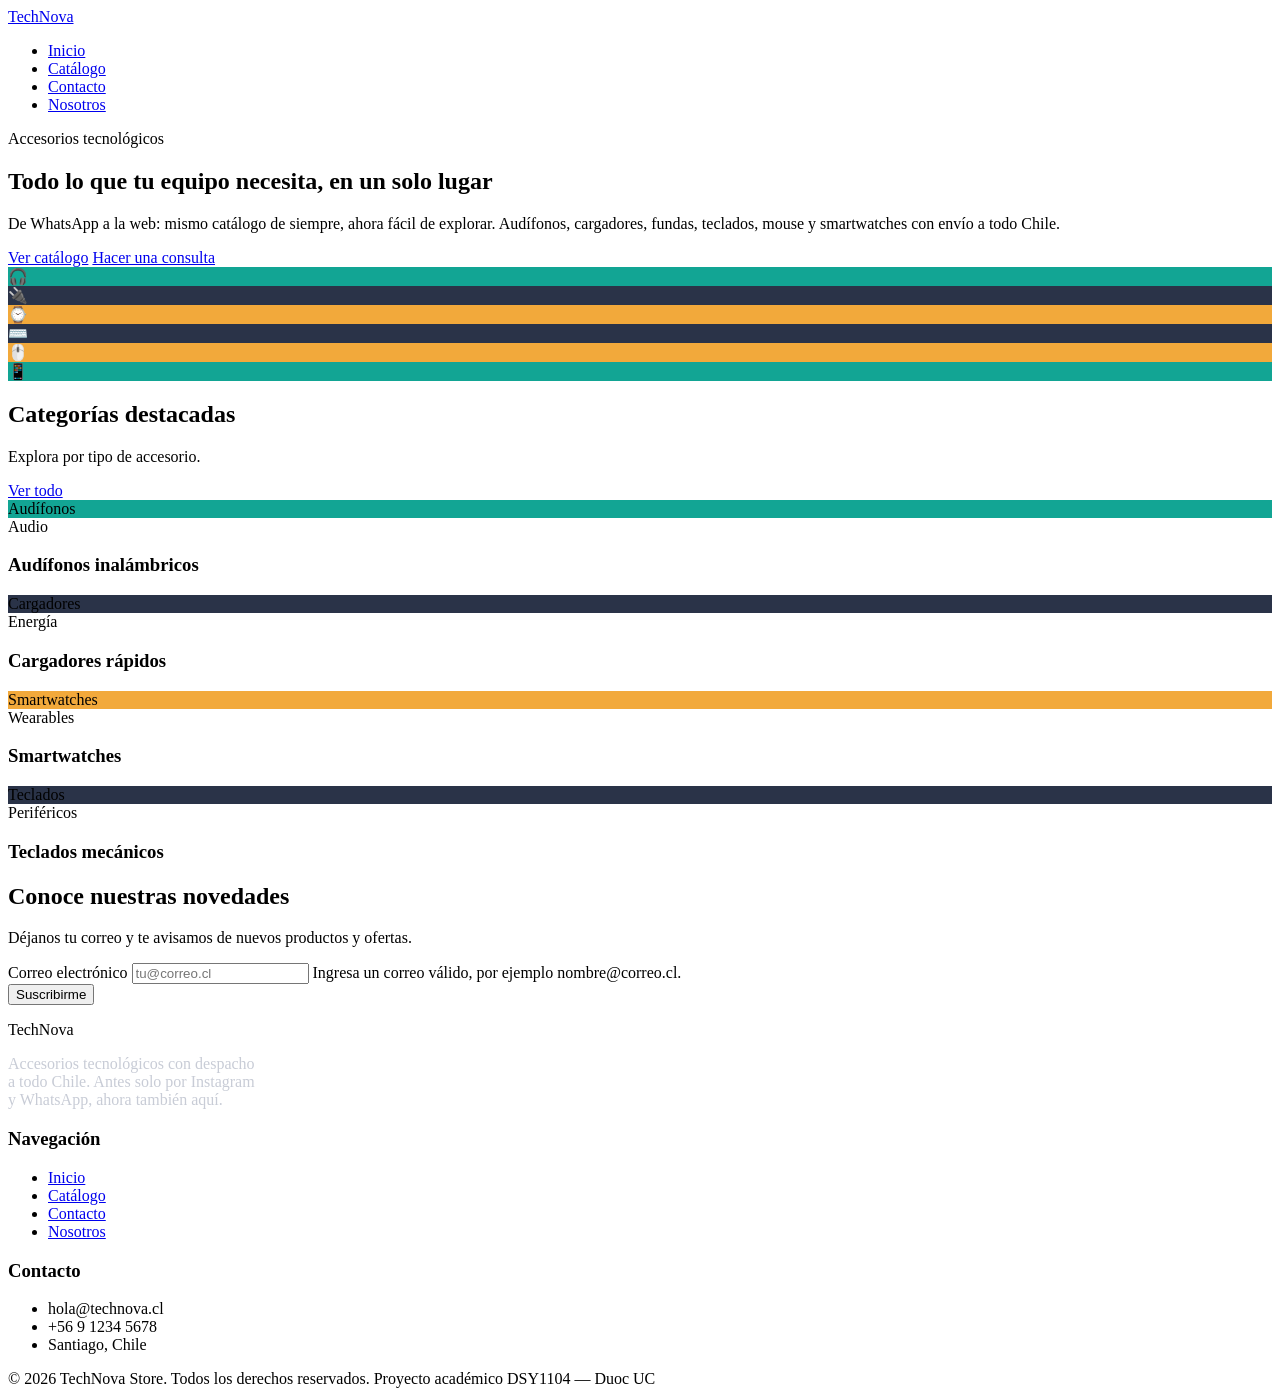
==== index.html @ 6b490e0d "Agrega estructura completa de index.html: header, hero, categorias, boletin y footer" ====
<!DOCTYPE html>
<html lang="es">
<head>
  <meta charset="UTF-8">
  <meta name="viewport" content="width=device-width, initial-scale=1.0">
  <title>TechNova Store — Accesorios tecnológicos</title>
  <meta name="description" content="TechNova Store: audífonos, cargadores, fundas, teclados, mouse y smartwatches.">
  <link rel="stylesheet" href="css/styles.css">
</head>
<body>
  <header class="site-header">
    <div class="container">
      <a href="index.html" class="logo">TechNova</a>
      <nav class="main-nav">
        <ul>
          <li><a href="index.html" aria-current="page">Inicio</a></li>
          <li><a href="catalogo.html">Catálogo</a></li>
          <li><a href="contacto.html">Contacto</a></li>
          <li><a href="nosotros.html">Nosotros</a></li>
        </ul>
      </nav>
    </div>
  </header>
    <main>
    <section class="hero">
      <div class="container">
        <div class="hero-copy">
          <p class="eyebrow">Accesorios tecnológicos</p>
          <h1>Todo lo que tu equipo necesita, en un solo lugar</h1>
          <p>De WhatsApp a la web: mismo catálogo de siempre, ahora fácil de explorar. Audífonos, cargadores, fundas, teclados, mouse y smartwatches con envío a todo Chile.</p>
          <a href="catalogo.html" class="btn btn-primary">Ver catálogo</a>
          <a href="contacto.html" class="btn btn-secondary">Hacer una consulta</a>
        </div>

        <div class="shelf-mock" aria-hidden="true">
          <div class="shelf-row">
            <div class="shelf-item" style="background:#12A594;">🎧</div>
            <div class="shelf-item" style="background:#2a3348;">🔌</div>
            <div class="shelf-item" style="background:#F2A93B;">⌚</div>
          </div>
          <div class="shelf-row">
            <div class="shelf-item" style="background:#2a3348;">⌨️</div>
            <div class="shelf-item" style="background:#F2A93B;">🖱️</div>
            <div class="shelf-item" style="background:#12A594;">📱</div>
          </div>
        </div>
      </div>
    </section>
        <section class="section section-alt">
      <div class="container">
        <div class="section-head">
          <div>
            <h2>Categorías destacadas</h2>
            <p>Explora por tipo de accesorio.</p>
          </div>
          <a href="catalogo.html" class="btn btn-secondary">Ver todo</a>
        </div>

        <div class="product-grid">
          <article class="product-card">
            <div class="product-thumb" style="background:#12A594;">Audífonos</div>
            <div class="product-body">
              <span class="product-cat">Audio</span>
              <h3>Audífonos inalámbricos</h3>
            </div>
          </article>

          <article class="product-card">
            <div class="product-thumb" style="background:#2a3348;">Cargadores</div>
            <div class="product-body">
              <span class="product-cat">Energía</span>
              <h3>Cargadores rápidos</h3>
            </div>
          </article>

          <article class="product-card">
            <div class="product-thumb" style="background:#F2A93B;">Smartwatches</div>
            <div class="product-body">
              <span class="product-cat">Wearables</span>
              <h3>Smartwatches</h3>
            </div>
          </article>

          <article class="product-card">
            <div class="product-thumb" style="background:#2a3348;">Teclados</div>
            <div class="product-body">
              <span class="product-cat">Periféricos</span>
              <h3>Teclados mecánicos</h3>
            </div>
          </article>
        </div>
      </div>
    </section>
        <section class="section">
      <div class="container">
        <div class="section-head">
          <div>
            <h2>Conoce nuestras novedades</h2>
            <p>Déjanos tu correo y te avisamos de nuevos productos y ofertas.</p>
          </div>
        </div>

        <form class="form-card" id="newsletter-form" novalidate>
          <div class="newsletter">
            <div class="field" id="newsletter-email-field">
              <label for="newsletter-email">Correo electrónico</label>
              <input type="email" id="newsletter-email" name="newsletter-email" autocomplete="email" placeholder="tu@correo.cl">
              <span class="error-msg" id="newsletter-email-error">Ingresa un correo válido, por ejemplo nombre@correo.cl.</span>
            </div>
            <button type="submit" class="btn btn-primary">Suscribirme</button>
          </div>
          <p class="form-status" id="newsletter-status" role="status"></p>
        </form>
      </div>
    </section>
    </main>
      <footer class="site-footer">
    <div class="container">
      <div class="footer-grid">
        <div>
          <p class="logo" style="margin-bottom:8px;">TechNova</p>
          <p style="color:#c8ccd6; max-width: 32ch;">Accesorios tecnológicos con despacho a todo Chile. Antes solo por Instagram y WhatsApp, ahora también aquí.</p>
        </div>
        <div>
          <h3>Navegación</h3>
          <ul>
            <li><a href="index.html">Inicio</a></li>
            <li><a href="catalogo.html">Catálogo</a></li>
            <li><a href="contacto.html">Contacto</a></li>
            <li><a href="nosotros.html">Nosotros</a></li>
          </ul>
        </div>
        <div>
          <h3>Contacto</h3>
          <ul>
            <li>hola@technova.cl</li>
            <li>+56 9 1234 5678</li>
            <li>Santiago, Chile</li>
          </ul>
        </div>
      </div>
      <div class="footer-bottom">
        <span>© 2026 TechNova Store. Todos los derechos reservados.</span>
        <span>Proyecto académico DSY1104 — Duoc UC</span>
      </div>
    </div>
  </footer>

  <script src="js/scripts.js"></script>
</body>
</html>
</body>
</html>
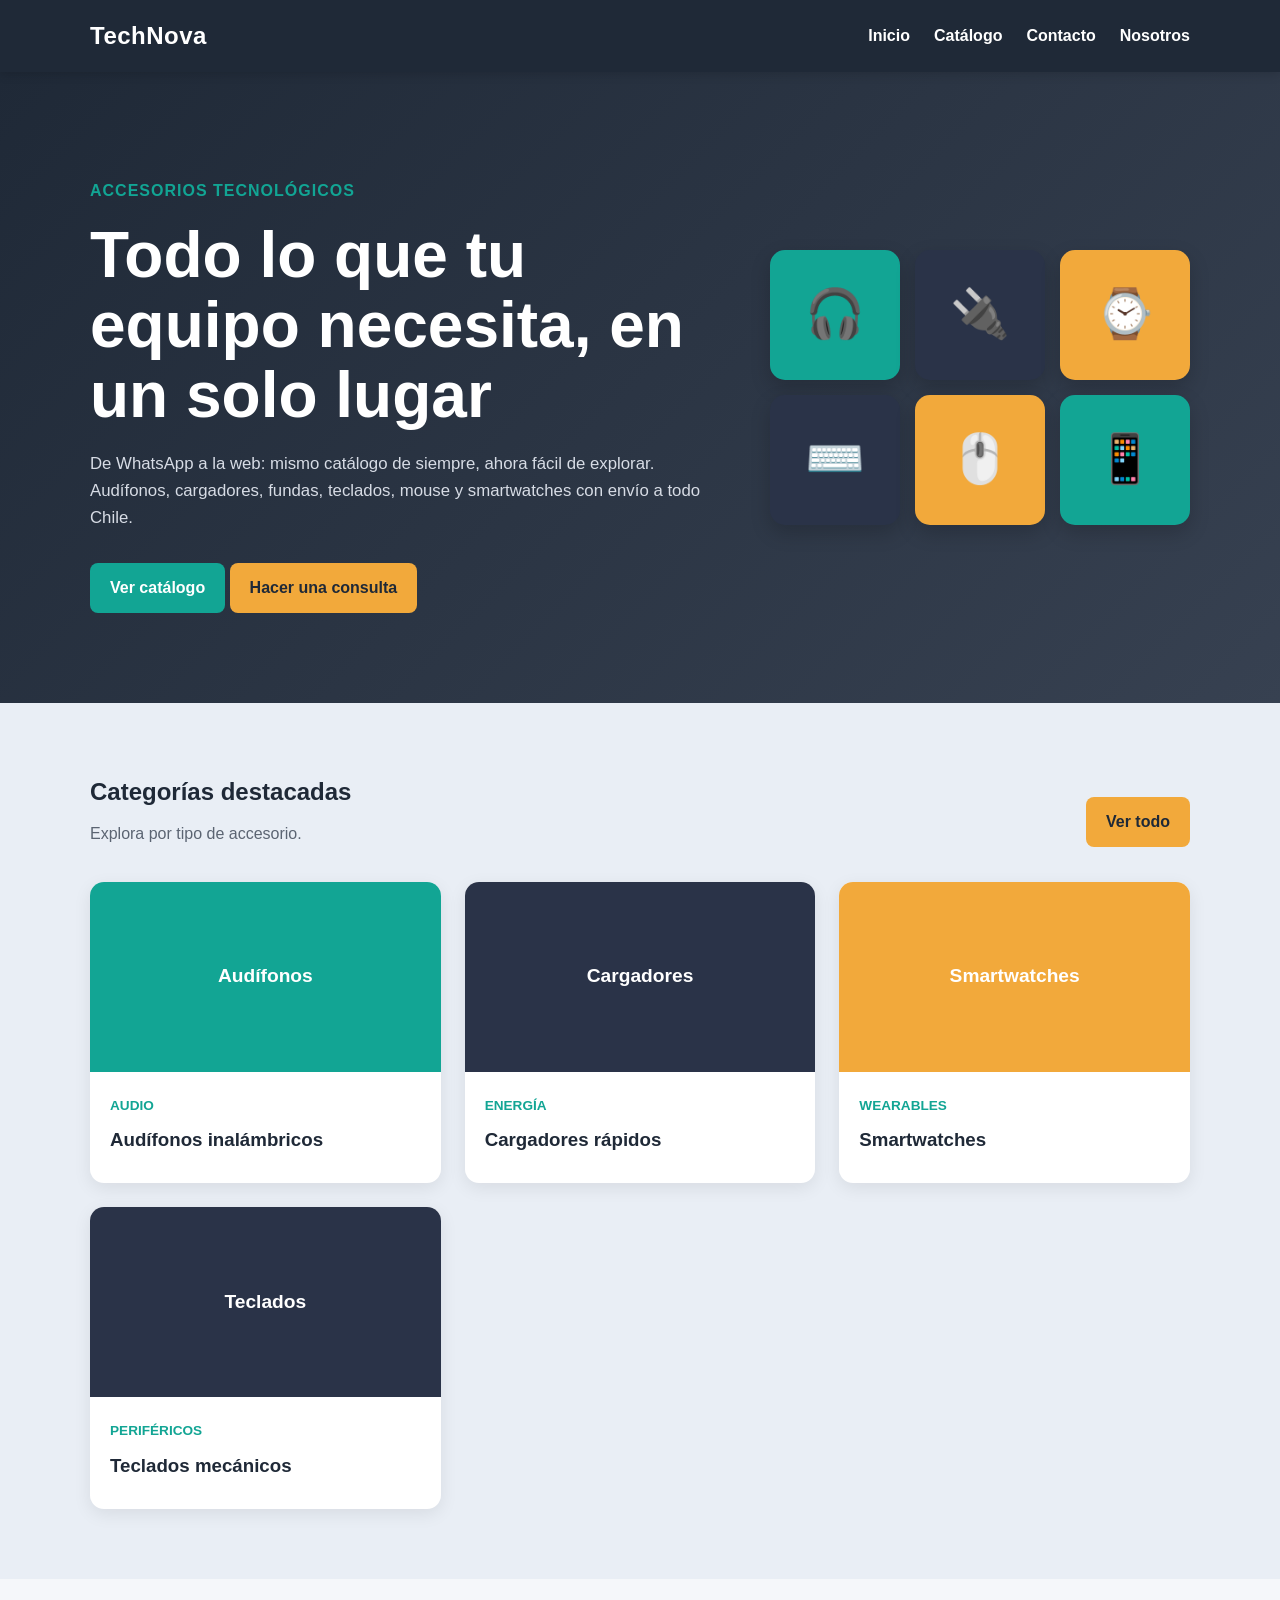
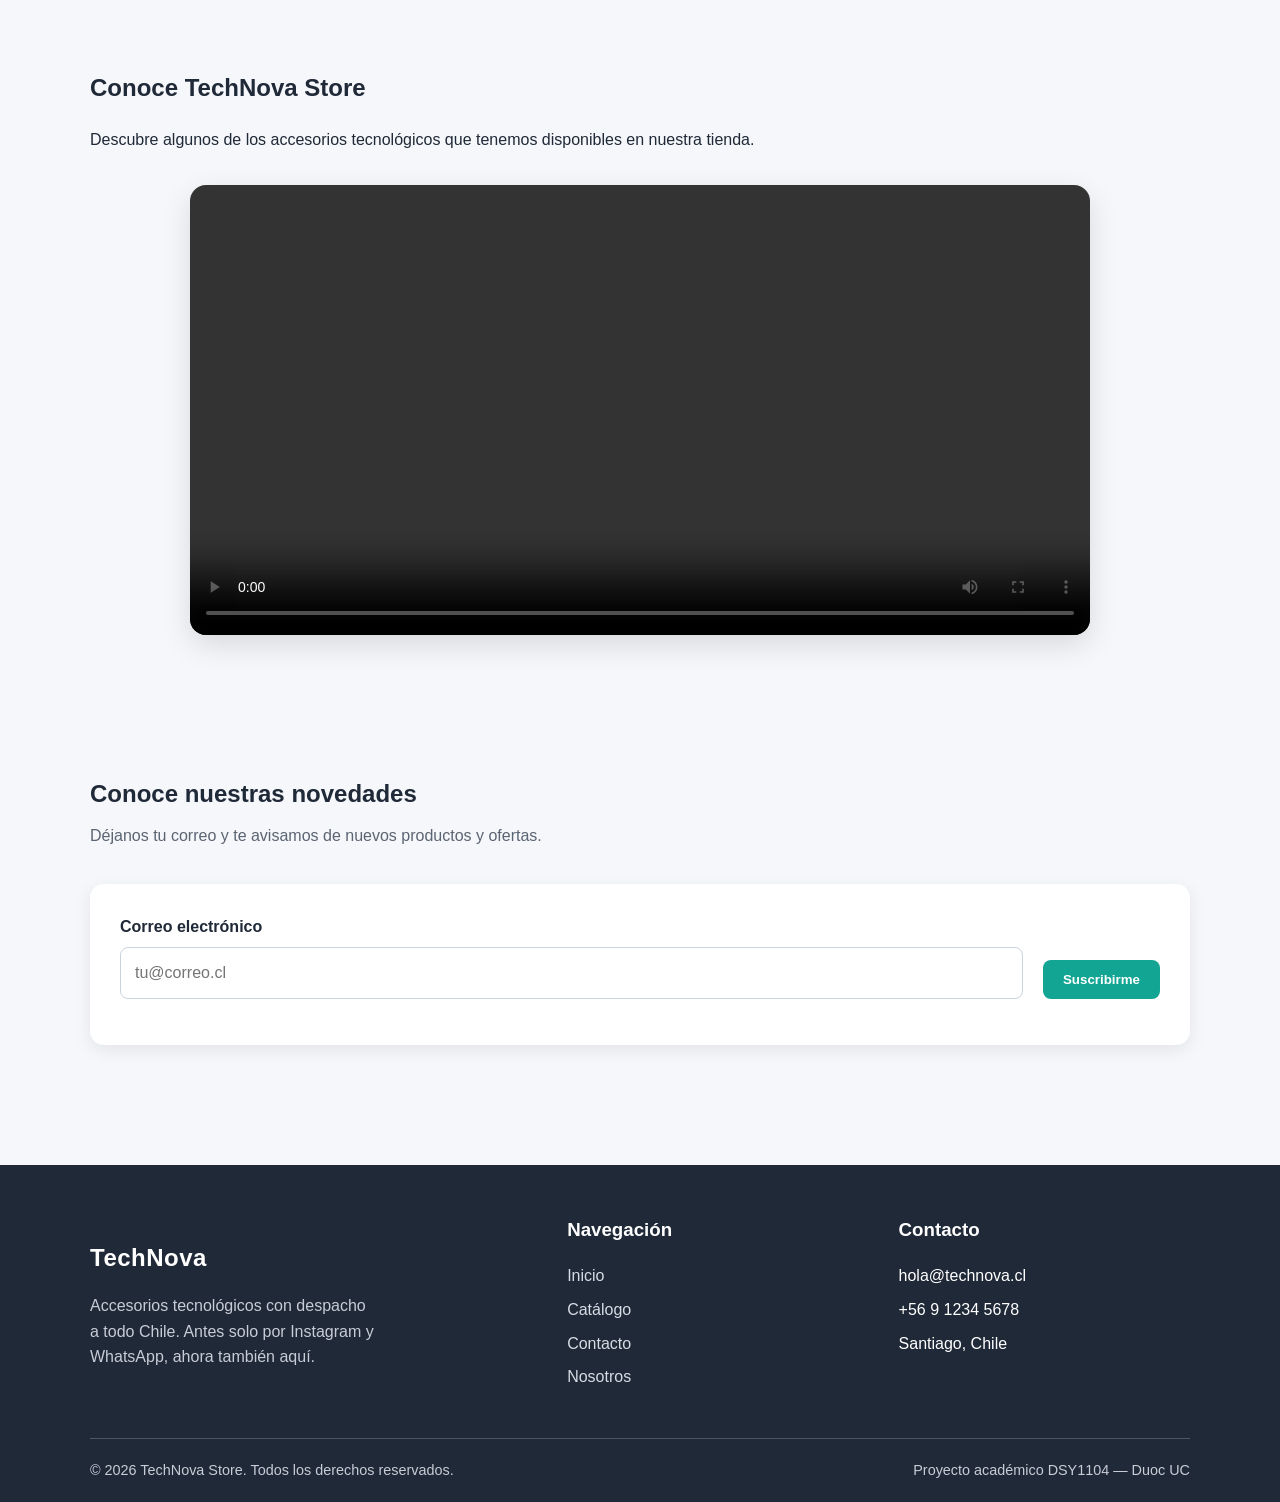
==== commit c743f913: "feat: agrega video de presentacion" ====
--- a/index.html
+++ b/index.html
@@ -91,7 +91,26 @@
         </div>
       </div>
     </section>
-        <section class="section">
+    <section class="section">
+    <div class="container">
+
+        <h2>Conoce TechNova Store</h2>
+
+        <p>
+            Descubre algunos de los accesorios tecnológicos
+            que tenemos disponibles en nuestra tienda.
+        </p>
+
+        <div class="video-container">
+            <video controls>
+                <source src="video/technova.mp4" type="video/mp4">
+                Tu navegador no soporta la reproducción de video.
+            </video>
+        </div>
+
+    </div>
+    </section>
+    <section class="section">
       <div class="container">
         <div class="section-head">
           <div>
@@ -149,5 +168,3 @@
   <script src="js/scripts.js"></script>
 </body>
 </html>
-</body>
-</html>
--- a/css/styles.css
+++ b/css/styles.css
@@ -0,0 +1,503 @@
+/* ================================
+   CONFIGURACIÓN GENERAL
+================================ */
+
+* {
+  box-sizing: border-box;
+}
+
+html {
+  scroll-behavior: smooth;
+}
+
+body {
+  margin: 0;
+  font-family: Arial, Helvetica, sans-serif;
+  background: #f5f7fa;
+  color: #1f2937;
+  line-height: 1.6;
+}
+
+img {
+  max-width: 100%;
+  display: block;
+}
+
+a {
+  color: inherit;
+}
+
+.container {
+  width: min(1100px, 92%);
+  margin: 0 auto;
+}
+
+
+/* ================================
+   ENCABEZADO Y NAVEGACIÓN
+================================ */
+
+.site-header {
+  background: #1f2937;
+  color: white;
+  position: sticky;
+  top: 0;
+  z-index: 1000;
+  box-shadow: 0 2px 10px rgba(0, 0, 0, 0.15);
+}
+
+.site-header .container {
+  min-height: 72px;
+  display: flex;
+  align-items: center;
+  justify-content: space-between;
+  gap: 30px;
+}
+
+.logo {
+  color: white;
+  text-decoration: none;
+  font-size: 1.5rem;
+  font-weight: 800;
+  letter-spacing: 0.5px;
+}
+
+.main-nav ul {
+  list-style: none;
+  display: flex;
+  gap: 24px;
+  margin: 0;
+  padding: 0;
+}
+
+.main-nav a {
+  color: white;
+  text-decoration: none;
+  font-weight: 600;
+  transition: opacity 0.2s ease;
+}
+
+.main-nav a:hover,
+.main-nav a:focus {
+  opacity: 0.75;
+}
+
+
+/* ================================
+   SECCIONES
+================================ */
+
+.section {
+  padding: 70px 0;
+}
+
+.section-alt {
+  background: #e9eef5;
+}
+
+.section-head {
+  display: flex;
+  justify-content: space-between;
+  align-items: end;
+  gap: 30px;
+  margin-bottom: 35px;
+}
+
+.section-head h1,
+.section-head h2 {
+  margin-top: 0;
+  margin-bottom: 10px;
+}
+
+.section-head p {
+  margin: 0;
+  color: #5b6472;
+}
+
+
+/* ================================
+   HERO
+================================ */
+
+.hero {
+  background: linear-gradient(135deg, #1f2937, #374151);
+  color: white;
+  padding: 90px 0;
+}
+
+.hero .container {
+  display: grid;
+  grid-template-columns: 1.2fr 0.8fr;
+  align-items: center;
+  gap: 50px;
+}
+
+.hero-copy {
+  max-width: 650px;
+}
+
+.eyebrow {
+  color: #12a594;
+  font-weight: 800;
+  text-transform: uppercase;
+  letter-spacing: 1px;
+}
+
+.hero h1 {
+  font-size: clamp(2.2rem, 5vw, 4rem);
+  line-height: 1.1;
+  margin: 15px 0 20px;
+}
+
+.hero p:not(.eyebrow) {
+  color: #d7dce5;
+  font-size: 1.05rem;
+}
+
+
+/* ================================
+   BOTONES
+================================ */
+
+.btn {
+  display: inline-block;
+  border: none;
+  border-radius: 8px;
+  padding: 12px 20px;
+  margin-top: 15px;
+  font-weight: 700;
+  text-decoration: none;
+  cursor: pointer;
+  transition: transform 0.2s ease, opacity 0.2s ease;
+}
+
+.btn:hover {
+  transform: translateY(-2px);
+}
+
+.btn-primary {
+  background: #12a594;
+  color: white;
+}
+
+.btn-secondary {
+  background: #f2a93b;
+  color: #1f2937;
+}
+
+
+/* ================================
+   HERO - PRODUCTOS DE EJEMPLO
+================================ */
+
+.shelf-mock {
+  display: grid;
+  gap: 15px;
+}
+
+.shelf-row {
+  display: grid;
+  grid-template-columns: repeat(3, 1fr);
+  gap: 15px;
+}
+
+.shelf-item {
+  min-height: 130px;
+  display: grid;
+  place-items: center;
+  border-radius: 15px;
+  color: white;
+  font-size: 3rem;
+  box-shadow: 0 8px 20px rgba(0, 0, 0, 0.18);
+}
+
+
+/* ================================
+   PRODUCTOS
+================================ */
+
+.product-grid {
+  display: grid;
+  grid-template-columns: repeat(3, 1fr);
+  gap: 24px;
+}
+
+.product-card {
+  display: block;
+  background: white;
+  border-radius: 14px;
+  overflow: hidden;
+  text-decoration: none;
+  color: inherit;
+  box-shadow: 0 5px 18px rgba(0, 0, 0, 0.08);
+  transition: transform 0.2s ease, box-shadow 0.2s ease;
+}
+
+.product-card:hover {
+  transform: translateY(-5px);
+  box-shadow: 0 10px 25px rgba(0, 0, 0, 0.14);
+}
+
+.product-thumb {
+  min-height: 190px;
+  display: grid;
+  place-items: center;
+  padding: 20px;
+  color: white;
+  font-weight: 700;
+  font-size: 1.2rem;
+}
+
+.product-body {
+  padding: 20px;
+}
+
+.product-cat {
+  color: #12a594;
+  font-size: 0.85rem;
+  font-weight: 800;
+  text-transform: uppercase;
+}
+
+.product-body h3 {
+  margin: 8px 0;
+}
+
+.product-price {
+  font-weight: 800;
+  font-size: 1.2rem;
+}
+
+
+/* ================================
+   DETALLE DEL PRODUCTO
+================================ */
+
+.product-detail {
+  display: grid;
+  grid-template-columns: 1fr 1fr;
+  gap: 50px;
+  align-items: start;
+}
+
+.product-detail .product-thumb {
+  min-height: 420px;
+  border-radius: 15px;
+  font-size: 4rem;
+}
+
+.spec-list {
+  list-style: none;
+  padding: 0;
+  margin: 30px 0;
+  border-top: 1px solid #d8dee8;
+}
+
+.spec-list li {
+  display: flex;
+  justify-content: space-between;
+  gap: 20px;
+  padding: 14px 0;
+  border-bottom: 1px solid #d8dee8;
+}
+
+
+/* ================================
+   FORMULARIOS
+================================ */
+
+.form-card {
+  background: white;
+  border-radius: 14px;
+  padding: 30px;
+  box-shadow: 0 5px 18px rgba(0, 0, 0, 0.08);
+}
+
+.newsletter {
+  display: flex;
+  align-items: end;
+  gap: 20px;
+}
+
+.field {
+  flex: 1;
+}
+
+.field label {
+  display: block;
+  font-weight: 700;
+  margin-bottom: 8px;
+}
+
+.field input,
+.field textarea,
+.field select {
+  width: 100%;
+  padding: 12px 14px;
+  border: 1px solid #cbd3df;
+  border-radius: 8px;
+  font: inherit;
+  background: white;
+}
+
+.field input:focus,
+.field textarea:focus,
+.field select:focus {
+  outline: 3px solid rgba(18, 165, 148, 0.2);
+  border-color: #12a594;
+}
+
+.error-msg {
+  display: none;
+  color: #c62828;
+  font-size: 0.9rem;
+  margin-top: 6px;
+}
+
+.form-status {
+  margin-bottom: 0;
+  font-weight: 700;
+}
+
+
+/* ================================
+   FOOTER
+================================ */
+
+.site-footer {
+  background: #1f2937;
+  color: white;
+  padding: 50px 0 20px;
+  margin-top: 50px;
+}
+
+.footer-grid {
+  display: grid;
+  grid-template-columns: 1.5fr 1fr 1fr;
+  gap: 40px;
+}
+
+.footer-grid h3 {
+  margin-top: 0;
+}
+
+.footer-grid ul {
+  list-style: none;
+  padding: 0;
+  margin: 0;
+}
+
+.footer-grid li {
+  margin-bottom: 8px;
+}
+
+.footer-grid a {
+  color: #d7dce5;
+  text-decoration: none;
+}
+
+.footer-grid a:hover {
+  text-decoration: underline;
+}
+
+.footer-bottom {
+  display: flex;
+  justify-content: space-between;
+  gap: 20px;
+  margin-top: 40px;
+  padding-top: 20px;
+  border-top: 1px solid #4b5563;
+  color: #c8ccd6;
+  font-size: 0.9rem;
+}
+
+
+/* ================================
+   CONTACTO
+================================ */
+
+#contactForm {
+  max-width: 750px;
+}
+
+#contactForm > div {
+  margin-bottom: 20px;
+}
+
+#contactForm button {
+  margin-top: 5px;
+}
+
+
+/* ================================
+   RESPONSIVE
+================================ */
+
+@media (max-width: 800px) {
+
+  .site-header .container {
+    flex-direction: column;
+    justify-content: center;
+    padding: 18px 0;
+  }
+
+  .main-nav ul {
+    flex-wrap: wrap;
+    justify-content: center;
+    gap: 12px 18px;
+  }
+
+  .hero .container {
+    grid-template-columns: 1fr;
+  }
+
+  .product-grid {
+    grid-template-columns: repeat(2, 1fr);
+  }
+
+  .product-detail {
+    grid-template-columns: 1fr;
+  }
+
+  .newsletter {
+    flex-direction: column;
+    align-items: stretch;
+  }
+
+  .footer-grid {
+    grid-template-columns: 1fr;
+  }
+
+  .footer-bottom {
+    flex-direction: column;
+  }
+}
+
+@media (max-width: 520px) {
+
+  .product-grid {
+    grid-template-columns: 1fr;
+  }
+
+  .section {
+    padding: 50px 0;
+  }
+
+  .hero {
+    padding: 60px 0;
+  }
+}
+
+/* Video de presentación */
+.video-container {
+    max-width: 900px;
+    margin: 2rem auto 0;
+    border-radius: 16px;
+    overflow: hidden;
+    box-shadow: 0 10px 30px rgba(0, 0, 0, 0.12);
+}
+
+.video-container video {
+    width: 100%;
+    display: block;
+}
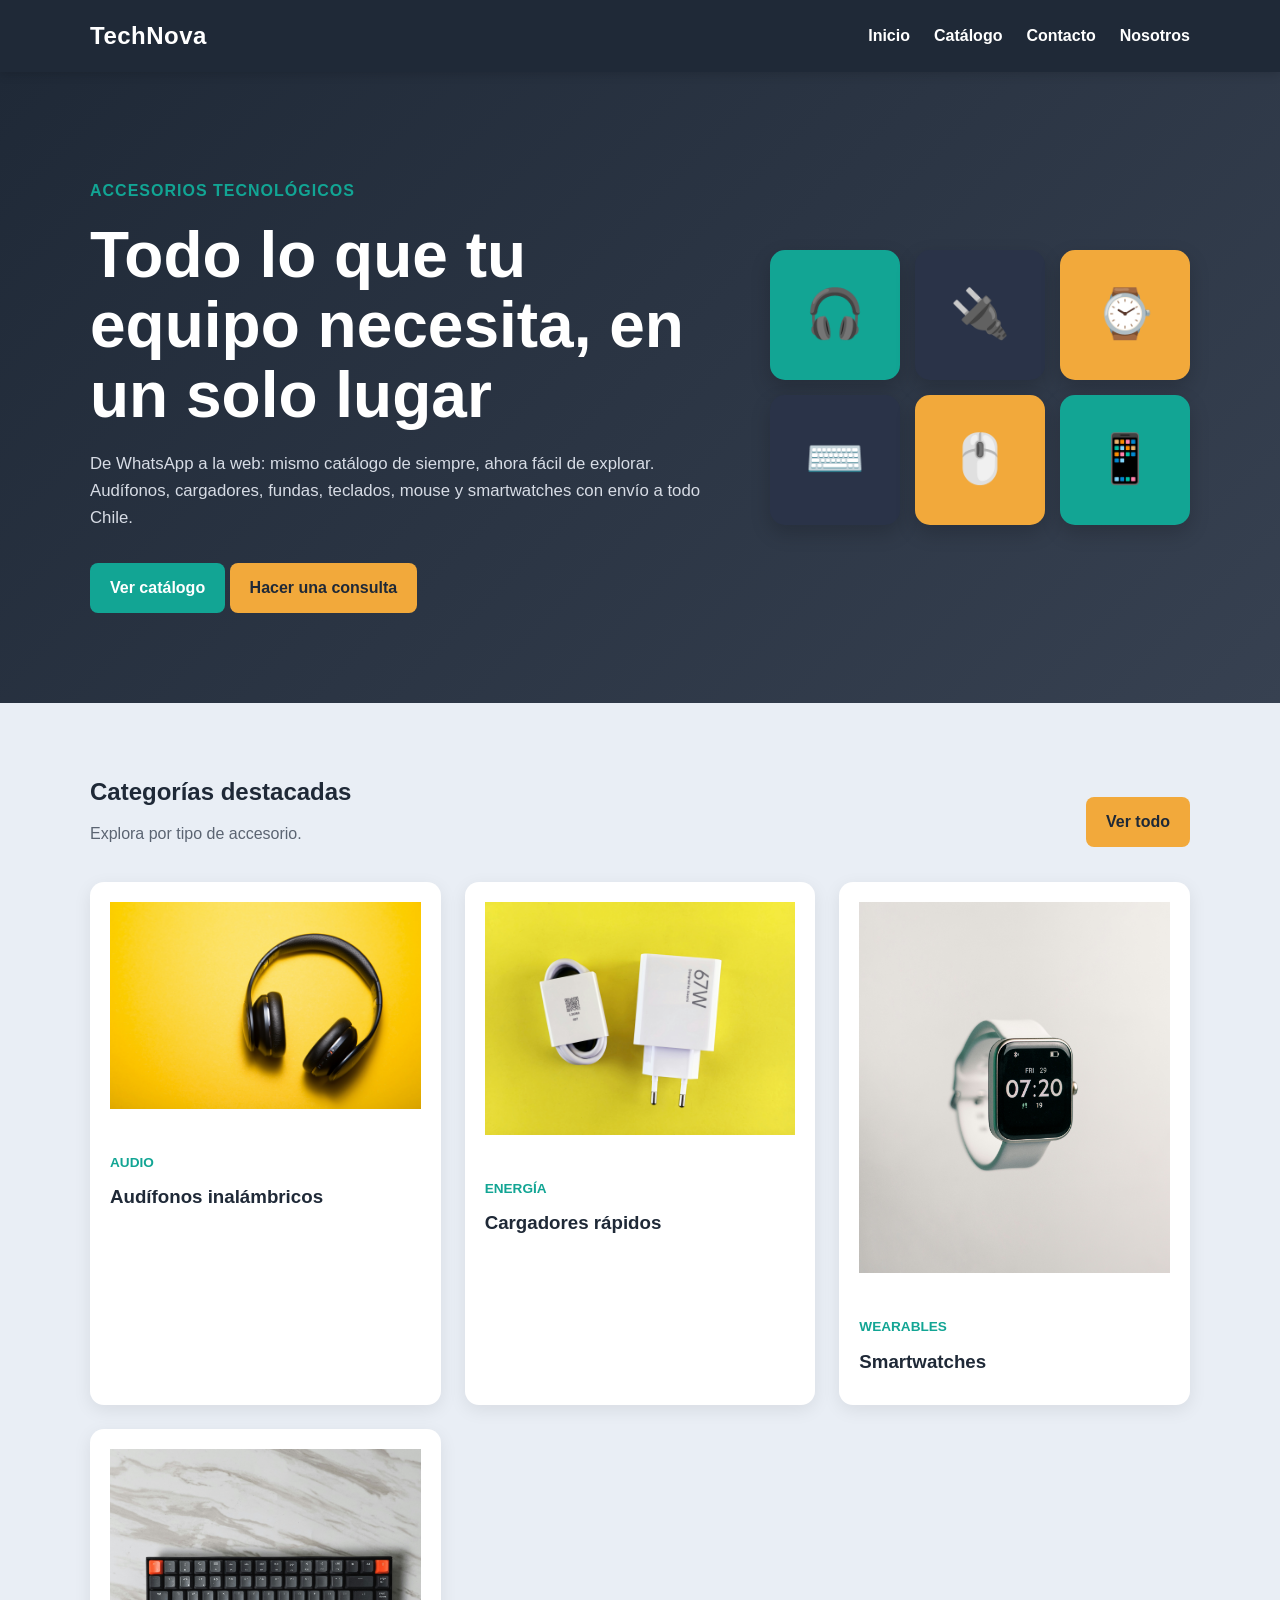
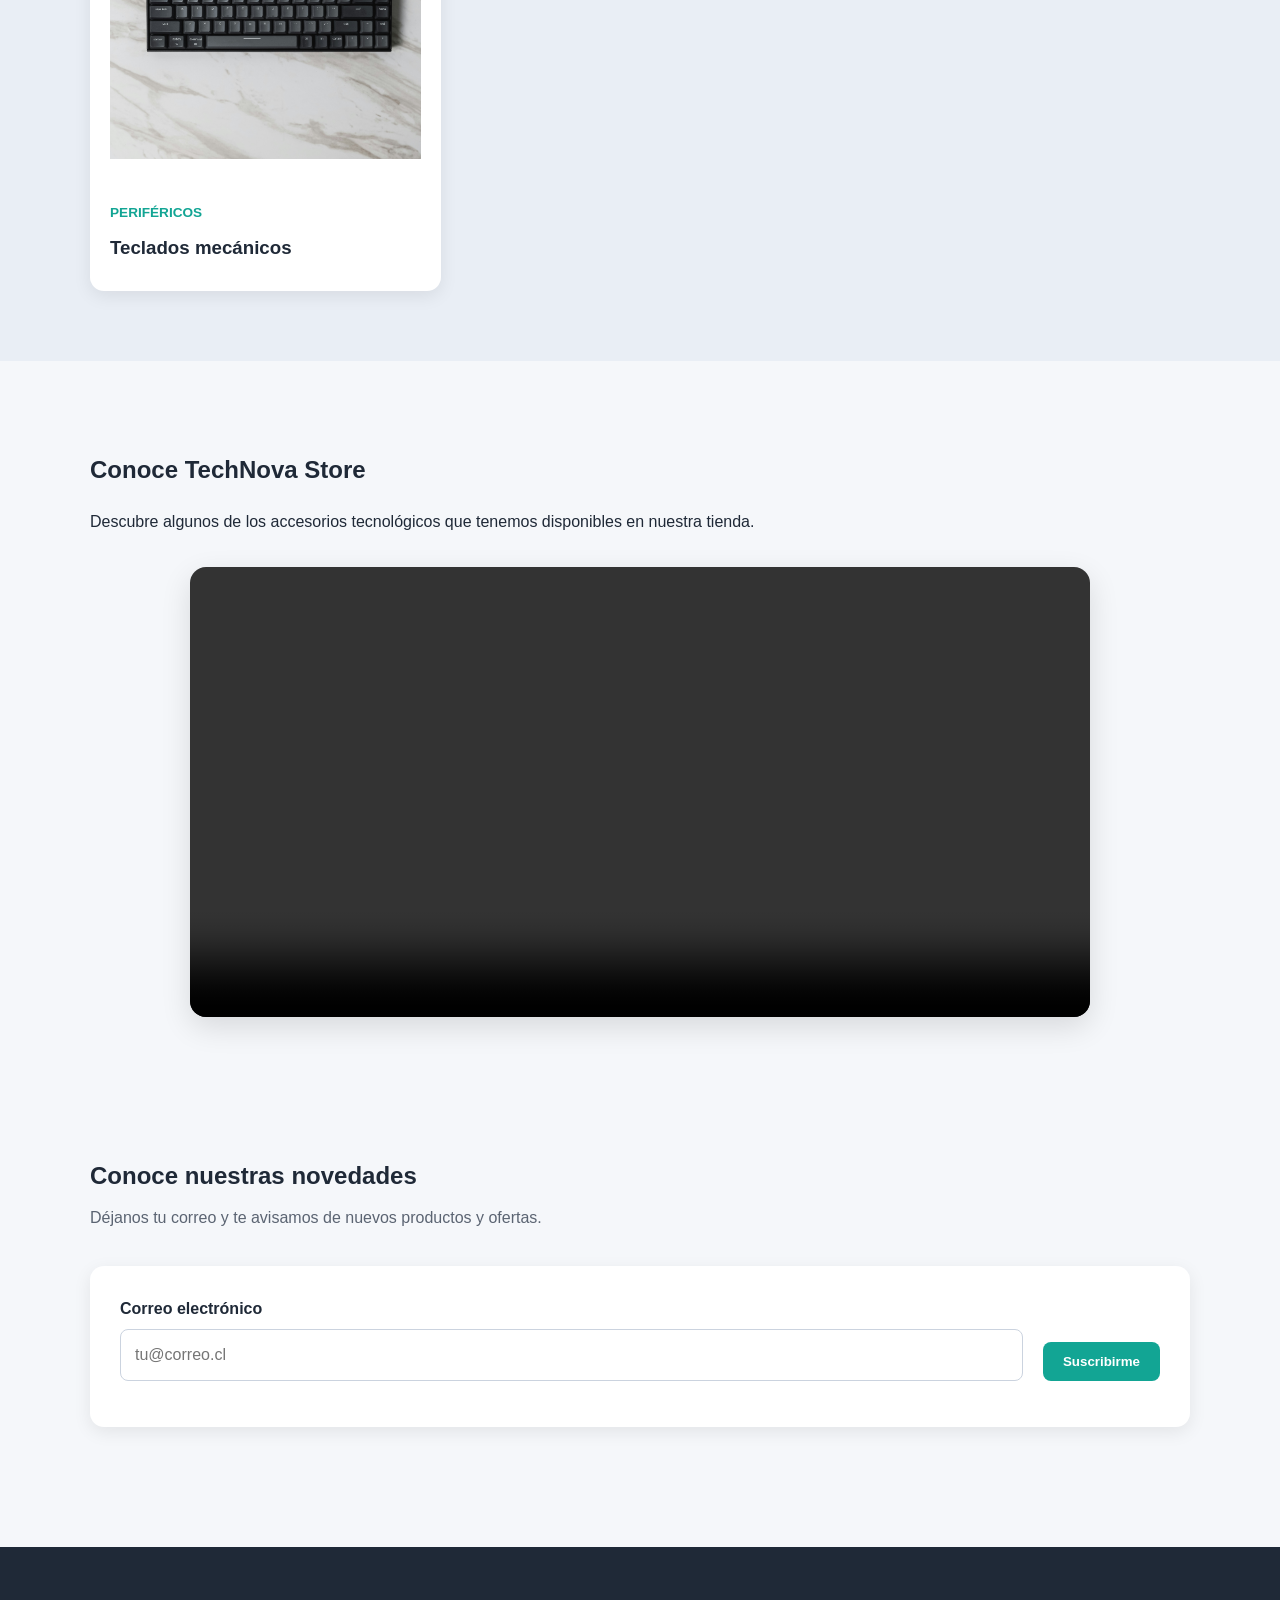
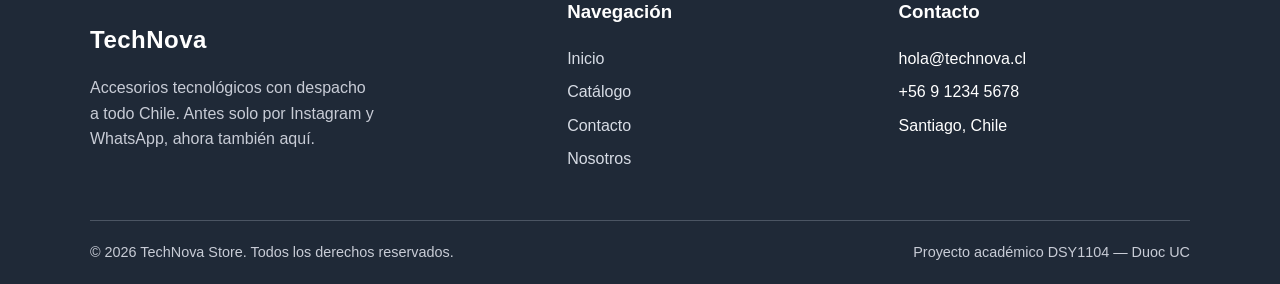
==== commit abb47b65: "feat: agrega imagenes a categorias destacadas" ====
--- a/index.html
+++ b/index.html
@@ -57,37 +57,68 @@
         </div>
 
         <div class="product-grid">
-          <article class="product-card">
-            <div class="product-thumb" style="background:#12A594;">Audífonos</div>
-            <div class="product-body">
-              <span class="product-cat">Audio</span>
-              <h3>Audífonos inalámbricos</h3>
-            </div>
-          </article>
-
-          <article class="product-card">
-            <div class="product-thumb" style="background:#2a3348;">Cargadores</div>
-            <div class="product-body">
-              <span class="product-cat">Energía</span>
-              <h3>Cargadores rápidos</h3>
-            </div>
-          </article>
-
-          <article class="product-card">
-            <div class="product-thumb" style="background:#F2A93B;">Smartwatches</div>
-            <div class="product-body">
-              <span class="product-cat">Wearables</span>
-              <h3>Smartwatches</h3>
-            </div>
-          </article>
-
-          <article class="product-card">
-            <div class="product-thumb" style="background:#2a3348;">Teclados</div>
-            <div class="product-body">
-              <span class="product-cat">Periféricos</span>
-              <h3>Teclados mecánicos</h3>
-            </div>
-          </article>
+        <article class="product-card">
+
+        <div class="product-thumb">
+            <img 
+                src="img/audifonos.jpg" 
+                alt="Audífonos inalámbricos">
+        </div>
+
+        <div class="product-body">
+        <span class="product-cat">Audio</span>
+        <h3>Audífonos inalámbricos</h3>
+        </div>
+
+    </article>
+
+
+    <article class="product-card">
+
+        <div class="product-thumb">
+            <img 
+                src="img/cargador.jpg" 
+                alt="Cargadores rápidos">
+        </div>
+
+    <div class="product-body">
+        <span class="product-cat">Energía</span>
+        <h3>Cargadores rápidos</h3>
+    </div>
+
+    </article>
+
+
+    <article class="product-card">
+
+        <div class="product-thumb">
+            <img 
+                src="img/smartwatch.jpg" 
+                alt="Smartwatches">
+        </div>
+
+        <div class="product-body">
+            <span class="product-cat">Wearables</span>
+            <h3>Smartwatches</h3>
+        </div>
+
+    </article>
+
+
+    <article class="product-card">
+
+        <div class="product-thumb">
+            <img 
+                src="img/teclado.jpg" 
+                alt="Teclados mecánicos">
+        </div>
+
+        <div class="product-body">
+            <span class="product-cat">Periféricos</span>
+            <h3>Teclados mecánicos</h3>
+        </div>
+
+    </article>
         </div>
       </div>
     </section>
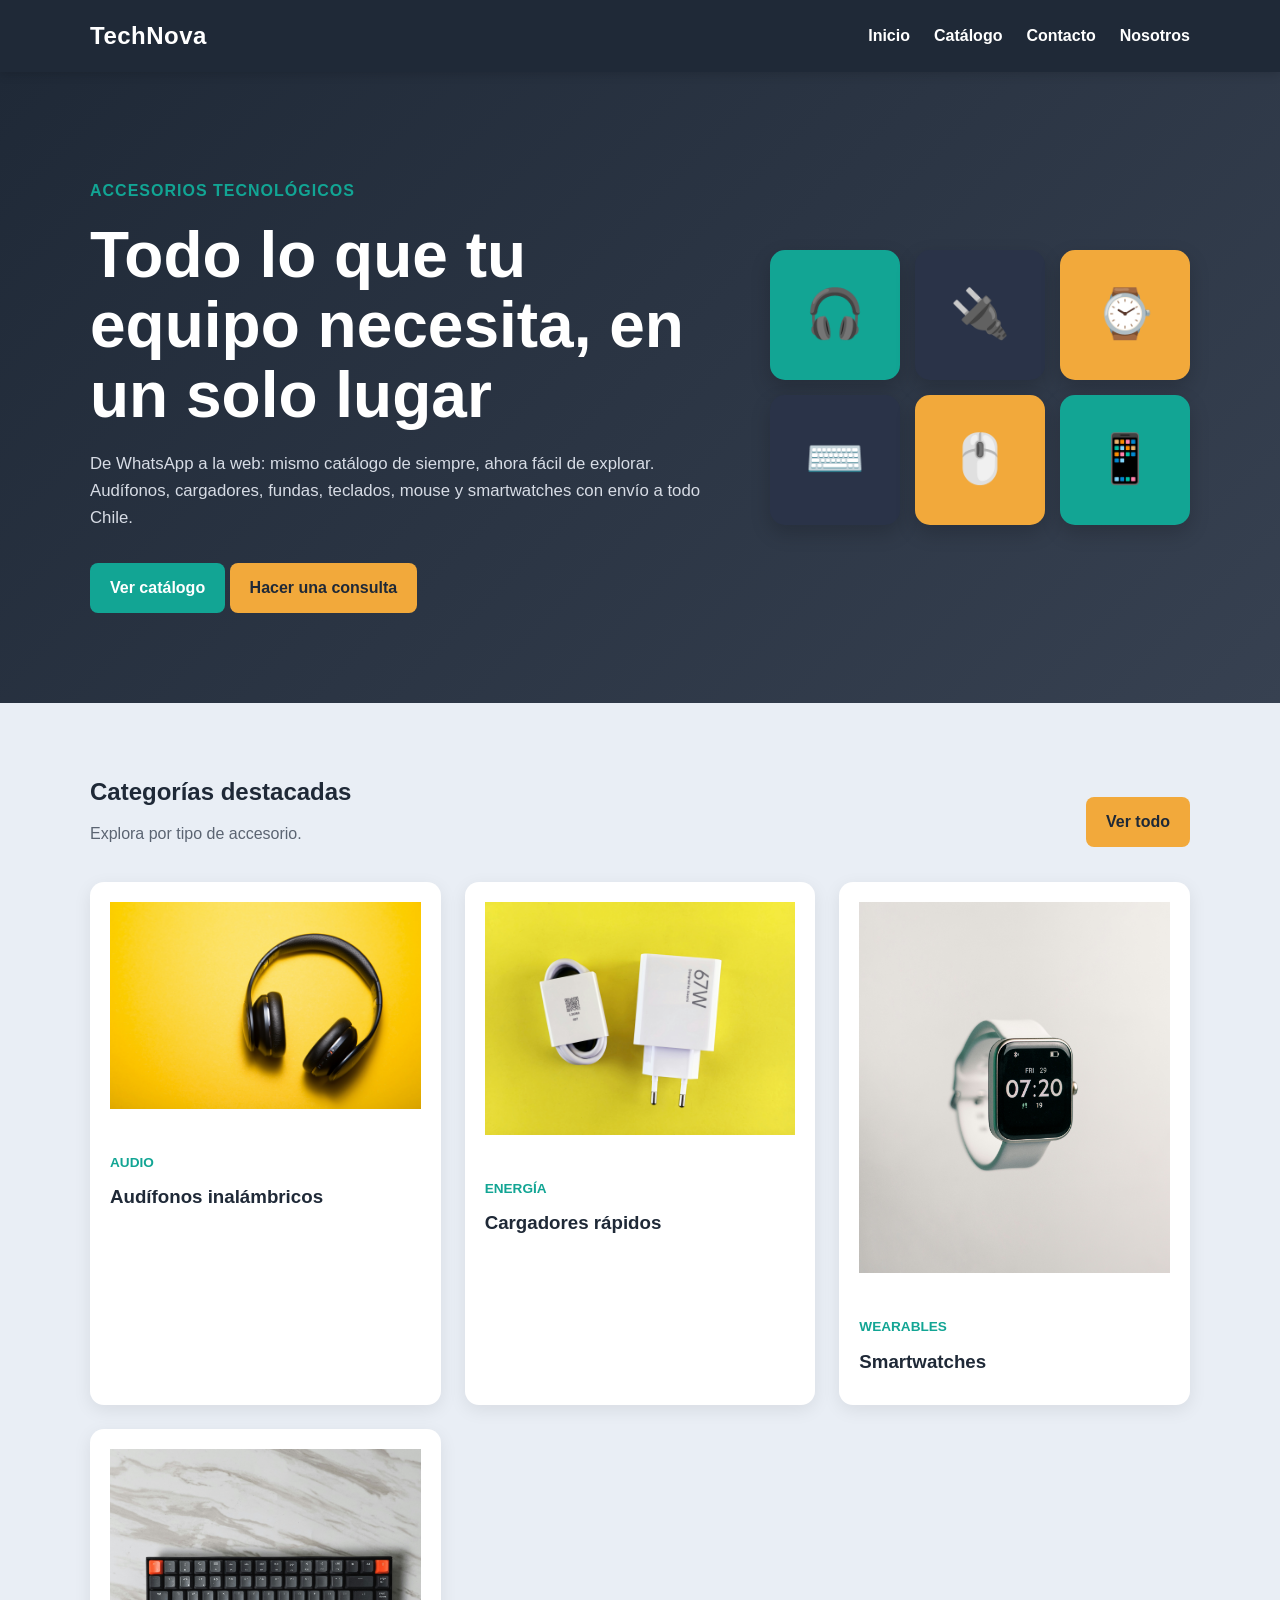
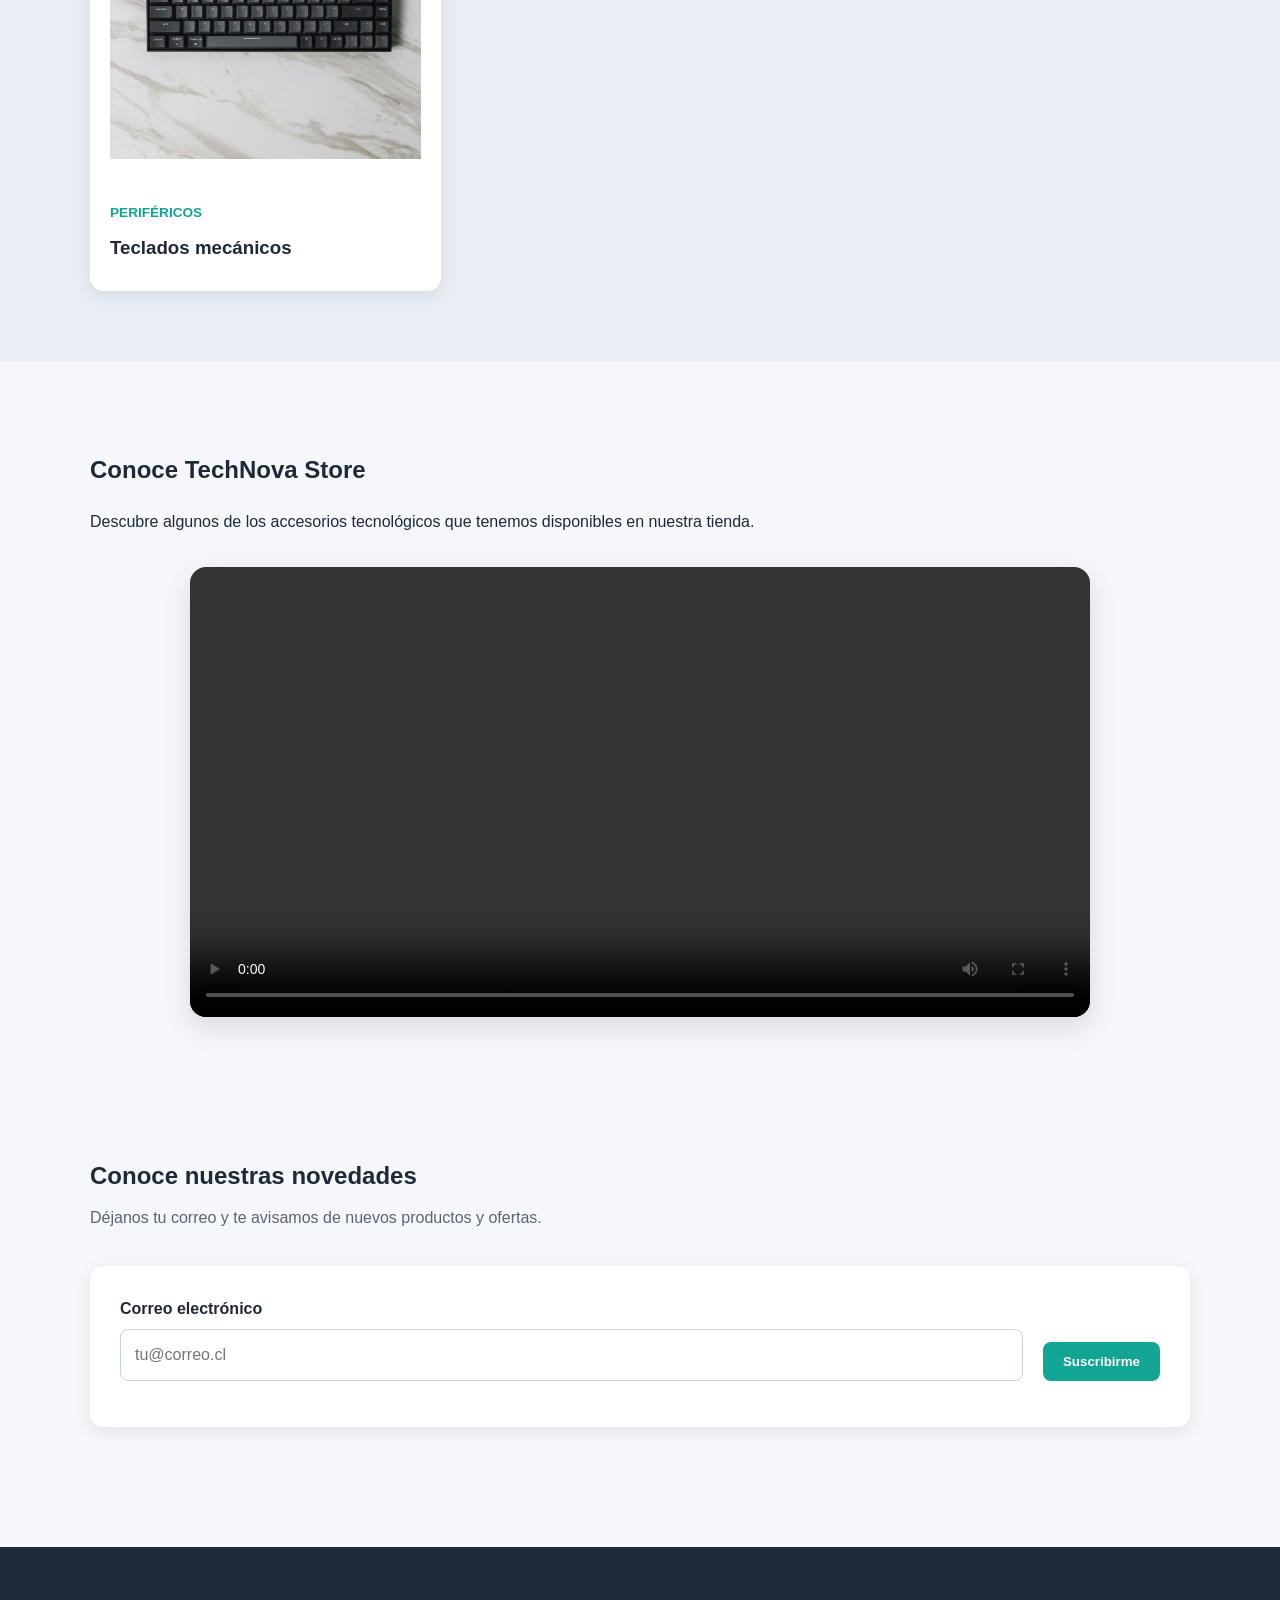
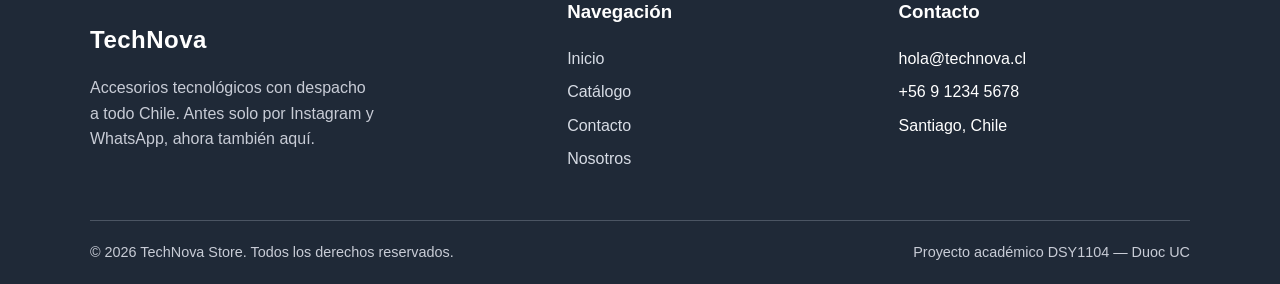
==== commit 05800d61: "refactor: centraliza estilos en css externo" ====
--- a/index.html
+++ b/index.html
@@ -1,4 +1,5 @@
 <!DOCTYPE html>
+
 <html lang="es">
 <head>
   <meta charset="UTF-8">
@@ -7,195 +8,276 @@
   <meta name="description" content="TechNova Store: audífonos, cargadores, fundas, teclados, mouse y smartwatches.">
   <link rel="stylesheet" href="css/styles.css">
 </head>
+
 <body>
+
   <header class="site-header">
     <div class="container">
       <a href="index.html" class="logo">TechNova</a>
-      <nav class="main-nav">
-        <ul>
-          <li><a href="index.html" aria-current="page">Inicio</a></li>
-          <li><a href="catalogo.html">Catálogo</a></li>
-          <li><a href="contacto.html">Contacto</a></li>
-          <li><a href="nosotros.html">Nosotros</a></li>
-        </ul>
-      </nav>
-    </div>
+
+
+  <nav class="main-nav">
+    <ul>
+      <li><a href="index.html" aria-current="page">Inicio</a></li>
+      <li><a href="catalogo.html">Catálogo</a></li>
+      <li><a href="contacto.html">Contacto</a></li>
+      <li><a href="nosotros.html">Nosotros</a></li>
+    </ul>
+  </nav>
+</div>
+
+
   </header>
-    <main>
-    <section class="hero">
-      <div class="container">
-        <div class="hero-copy">
-          <p class="eyebrow">Accesorios tecnológicos</p>
-          <h1>Todo lo que tu equipo necesita, en un solo lugar</h1>
-          <p>De WhatsApp a la web: mismo catálogo de siempre, ahora fácil de explorar. Audífonos, cargadores, fundas, teclados, mouse y smartwatches con envío a todo Chile.</p>
-          <a href="catalogo.html" class="btn btn-primary">Ver catálogo</a>
-          <a href="contacto.html" class="btn btn-secondary">Hacer una consulta</a>
-        </div>
-
-        <div class="shelf-mock" aria-hidden="true">
-          <div class="shelf-row">
-            <div class="shelf-item" style="background:#12A594;">🎧</div>
-            <div class="shelf-item" style="background:#2a3348;">🔌</div>
-            <div class="shelf-item" style="background:#F2A93B;">⌚</div>
-          </div>
-          <div class="shelf-row">
-            <div class="shelf-item" style="background:#2a3348;">⌨️</div>
-            <div class="shelf-item" style="background:#F2A93B;">🖱️</div>
-            <div class="shelf-item" style="background:#12A594;">📱</div>
-          </div>
-        </div>
-      </div>
-    </section>
-        <section class="section section-alt">
-      <div class="container">
-        <div class="section-head">
-          <div>
-            <h2>Categorías destacadas</h2>
-            <p>Explora por tipo de accesorio.</p>
-          </div>
-          <a href="catalogo.html" class="btn btn-secondary">Ver todo</a>
-        </div>
-
-        <div class="product-grid">
-        <article class="product-card">
-
-        <div class="product-thumb">
-            <img 
-                src="img/audifonos.jpg" 
-                alt="Audífonos inalámbricos">
-        </div>
-
-        <div class="product-body">
-        <span class="product-cat">Audio</span>
-        <h3>Audífonos inalámbricos</h3>
-        </div>
-
-    </article>
-
-
-    <article class="product-card">
-
-        <div class="product-thumb">
-            <img 
-                src="img/cargador.jpg" 
-                alt="Cargadores rápidos">
-        </div>
-
-    <div class="product-body">
-        <span class="product-cat">Energía</span>
-        <h3>Cargadores rápidos</h3>
-    </div>
-
-    </article>
-
-
-    <article class="product-card">
-
-        <div class="product-thumb">
-            <img 
-                src="img/smartwatch.jpg" 
-                alt="Smartwatches">
-        </div>
-
-        <div class="product-body">
-            <span class="product-cat">Wearables</span>
-            <h3>Smartwatches</h3>
-        </div>
-
-    </article>
-
-
-    <article class="product-card">
-
-        <div class="product-thumb">
-            <img 
-                src="img/teclado.jpg" 
-                alt="Teclados mecánicos">
-        </div>
-
-        <div class="product-body">
-            <span class="product-cat">Periféricos</span>
-            <h3>Teclados mecánicos</h3>
-        </div>
-
-    </article>
-        </div>
-      </div>
-    </section>
-    <section class="section">
+
+  <main>
+
+
+<!-- Sección principal -->
+<section class="hero">
+  <div class="container">
+
+    <div class="hero-copy">
+      <p class="eyebrow">Accesorios tecnológicos</p>
+
+      <h1>Todo lo que tu equipo necesita, en un solo lugar</h1>
+
+      <p>
+        De WhatsApp a la web: mismo catálogo de siempre, ahora fácil de explorar.
+        Audífonos, cargadores, fundas, teclados, mouse y smartwatches con envío a todo Chile.
+      </p>
+
+      <a href="catalogo.html" class="btn btn-primary">Ver catálogo</a>
+      <a href="contacto.html" class="btn btn-secondary">Hacer una consulta</a>
+    </div>
+
+    <div class="shelf-mock" aria-hidden="true">
+
+      <div class="shelf-row">
+        <div class="shelf-item shelf-audio">🎧</div>
+        <div class="shelf-item shelf-energy">🔌</div>
+        <div class="shelf-item shelf-wearable">⌚</div>
+      </div>
+
+      <div class="shelf-row">
+        <div class="shelf-item shelf-energy">⌨️</div>
+        <div class="shelf-item shelf-wearable">🖱️</div>
+        <div class="shelf-item shelf-audio">📱</div>
+      </div>
+
+    </div>
+
+  </div>
+</section>
+
+
+<!-- Categorías destacadas -->
+<section class="section section-alt">
+  <div class="container">
+
+    <div class="section-head">
+      <div>
+        <h2>Categorías destacadas</h2>
+        <p>Explora por tipo de accesorio.</p>
+      </div>
+
+      <a href="catalogo.html" class="btn btn-secondary">Ver todo</a>
+    </div>
+
+    <div class="product-grid">
+
+      <article class="product-card">
+        <div class="product-thumb">
+          <img
+            src="img/audifonos.jpg"
+            alt="Audífonos inalámbricos">
+        </div>
+
+        <div class="product-body">
+          <span class="product-cat">Audio</span>
+          <h3>Audífonos inalámbricos</h3>
+        </div>
+      </article>
+
+
+      <article class="product-card">
+        <div class="product-thumb">
+          <img
+            src="img/cargador.jpg"
+            alt="Cargadores rápidos">
+        </div>
+
+        <div class="product-body">
+          <span class="product-cat">Energía</span>
+          <h3>Cargadores rápidos</h3>
+        </div>
+      </article>
+
+
+      <article class="product-card">
+        <div class="product-thumb">
+          <img
+            src="img/smartwatch.jpg"
+            alt="Smartwatches">
+        </div>
+
+        <div class="product-body">
+          <span class="product-cat">Wearables</span>
+          <h3>Smartwatches</h3>
+        </div>
+      </article>
+
+
+      <article class="product-card">
+        <div class="product-thumb">
+          <img
+            src="img/teclado.jpg"
+            alt="Teclados mecánicos">
+        </div>
+
+        <div class="product-body">
+          <span class="product-cat">Periféricos</span>
+          <h3>Teclados mecánicos</h3>
+        </div>
+      </article>
+
+    </div>
+  </div>
+</section>
+
+
+<!-- Video -->
+<section class="section">
+  <div class="container">
+
+    <h2>Conoce TechNova Store</h2>
+
+    <p>
+      Descubre algunos de los accesorios tecnológicos
+      que tenemos disponibles en nuestra tienda.
+    </p>
+
+    <div class="video-container">
+      <video controls>
+        <source src="video/technova.mp4" type="video/mp4">
+        Tu navegador no soporta la reproducción de video.
+      </video>
+    </div>
+
+  </div>
+</section>
+
+
+<!-- Newsletter -->
+<section class="section">
+  <div class="container">
+
+    <div class="section-head">
+      <div>
+        <h2>Conoce nuestras novedades</h2>
+        <p>
+          Déjanos tu correo y te avisamos de nuevos productos y ofertas.
+        </p>
+      </div>
+    </div>
+
+    <form class="form-card" id="newsletter-form" novalidate>
+
+      <div class="newsletter">
+
+        <div class="field" id="newsletter-email-field">
+
+          <label for="newsletter-email">
+            Correo electrónico
+          </label>
+
+          <input
+            type="email"
+            id="newsletter-email"
+            name="newsletter-email"
+            autocomplete="email"
+            placeholder="tu@correo.cl">
+
+          <span
+            class="error-msg"
+            id="newsletter-email-error">
+            Ingresa un correo válido, por ejemplo nombre@correo.cl.
+          </span>
+
+        </div>
+
+        <button type="submit" class="btn btn-primary">
+          Suscribirme
+        </button>
+
+      </div>
+
+      <p
+        class="form-status"
+        id="newsletter-status"
+        role="status">
+      </p>
+
+    </form>
+
+  </div>
+</section>
+
+
+  </main>
+
+  <!-- Pie de página -->
+
+  <footer class="site-footer">
     <div class="container">
 
-        <h2>Conoce TechNova Store</h2>
-
-        <p>
-            Descubre algunos de los accesorios tecnológicos
-            que tenemos disponibles en nuestra tienda.
-        </p>
-
-        <div class="video-container">
-            <video controls>
-                <source src="video/technova.mp4" type="video/mp4">
-                Tu navegador no soporta la reproducción de video.
-            </video>
-        </div>
-
-    </div>
-    </section>
-    <section class="section">
-      <div class="container">
-        <div class="section-head">
-          <div>
-            <h2>Conoce nuestras novedades</h2>
-            <p>Déjanos tu correo y te avisamos de nuevos productos y ofertas.</p>
-          </div>
-        </div>
-
-        <form class="form-card" id="newsletter-form" novalidate>
-          <div class="newsletter">
-            <div class="field" id="newsletter-email-field">
-              <label for="newsletter-email">Correo electrónico</label>
-              <input type="email" id="newsletter-email" name="newsletter-email" autocomplete="email" placeholder="tu@correo.cl">
-              <span class="error-msg" id="newsletter-email-error">Ingresa un correo válido, por ejemplo nombre@correo.cl.</span>
-            </div>
-            <button type="submit" class="btn btn-primary">Suscribirme</button>
-          </div>
-          <p class="form-status" id="newsletter-status" role="status"></p>
-        </form>
-      </div>
-    </section>
-    </main>
-      <footer class="site-footer">
-    <div class="container">
-      <div class="footer-grid">
-        <div>
-          <p class="logo" style="margin-bottom:8px;">TechNova</p>
-          <p style="color:#c8ccd6; max-width: 32ch;">Accesorios tecnológicos con despacho a todo Chile. Antes solo por Instagram y WhatsApp, ahora también aquí.</p>
-        </div>
-        <div>
-          <h3>Navegación</h3>
-          <ul>
-            <li><a href="index.html">Inicio</a></li>
-            <li><a href="catalogo.html">Catálogo</a></li>
-            <li><a href="contacto.html">Contacto</a></li>
-            <li><a href="nosotros.html">Nosotros</a></li>
-          </ul>
-        </div>
-        <div>
-          <h3>Contacto</h3>
-          <ul>
-            <li>hola@technova.cl</li>
-            <li>+56 9 1234 5678</li>
-            <li>Santiago, Chile</li>
-          </ul>
-        </div>
-      </div>
-      <div class="footer-bottom">
-        <span>© 2026 TechNova Store. Todos los derechos reservados.</span>
-        <span>Proyecto académico DSY1104 — Duoc UC</span>
-      </div>
-    </div>
+  <div class="footer-grid">
+
+    <div>
+      <p class="logo footer-logo">TechNova</p>
+
+      <p class="footer-description">
+        Accesorios tecnológicos con despacho a todo Chile.
+        Antes solo por Instagram y WhatsApp, ahora también aquí.
+      </p>
+    </div>
+
+
+    <div>
+      <h3>Navegación</h3>
+
+      <ul>
+        <li><a href="index.html">Inicio</a></li>
+        <li><a href="catalogo.html">Catálogo</a></li>
+        <li><a href="contacto.html">Contacto</a></li>
+        <li><a href="nosotros.html">Nosotros</a></li>
+      </ul>
+    </div>
+
+
+    <div>
+      <h3>Contacto</h3>
+
+      <ul>
+        <li>hola@technova.cl</li>
+        <li>+56 9 1234 5678</li>
+        <li>Santiago, Chile</li>
+      </ul>
+    </div>
+
+  </div>
+
+
+  <div class="footer-bottom">
+    <span>© 2026 TechNova Store. Todos los derechos reservados.</span>
+    <span>Proyecto académico DSY1104 — Duoc UC</span>
+  </div>
+
+</div>
+
+
   </footer>
 
   <script src="js/scripts.js"></script>
+
 </body>
 </html>
--- a/css/styles.css
+++ b/css/styles.css
@@ -500,4 +500,27 @@
 .video-container video {
     width: 100%;
     display: block;
+}
+
+/* Colores de los elementos de la estantería */
+.shelf-audio {
+  background: #12A594;
+}
+
+.shelf-energy {
+  background: #2a3348;
+}
+
+.shelf-wearable {
+  background: #F2A93B;
+}
+
+/* Elementos del footer */
+.footer-logo {
+  margin-bottom: 8px;
+}
+
+.footer-description {
+  color: #c8ccd6;
+  max-width: 32ch;
 }
